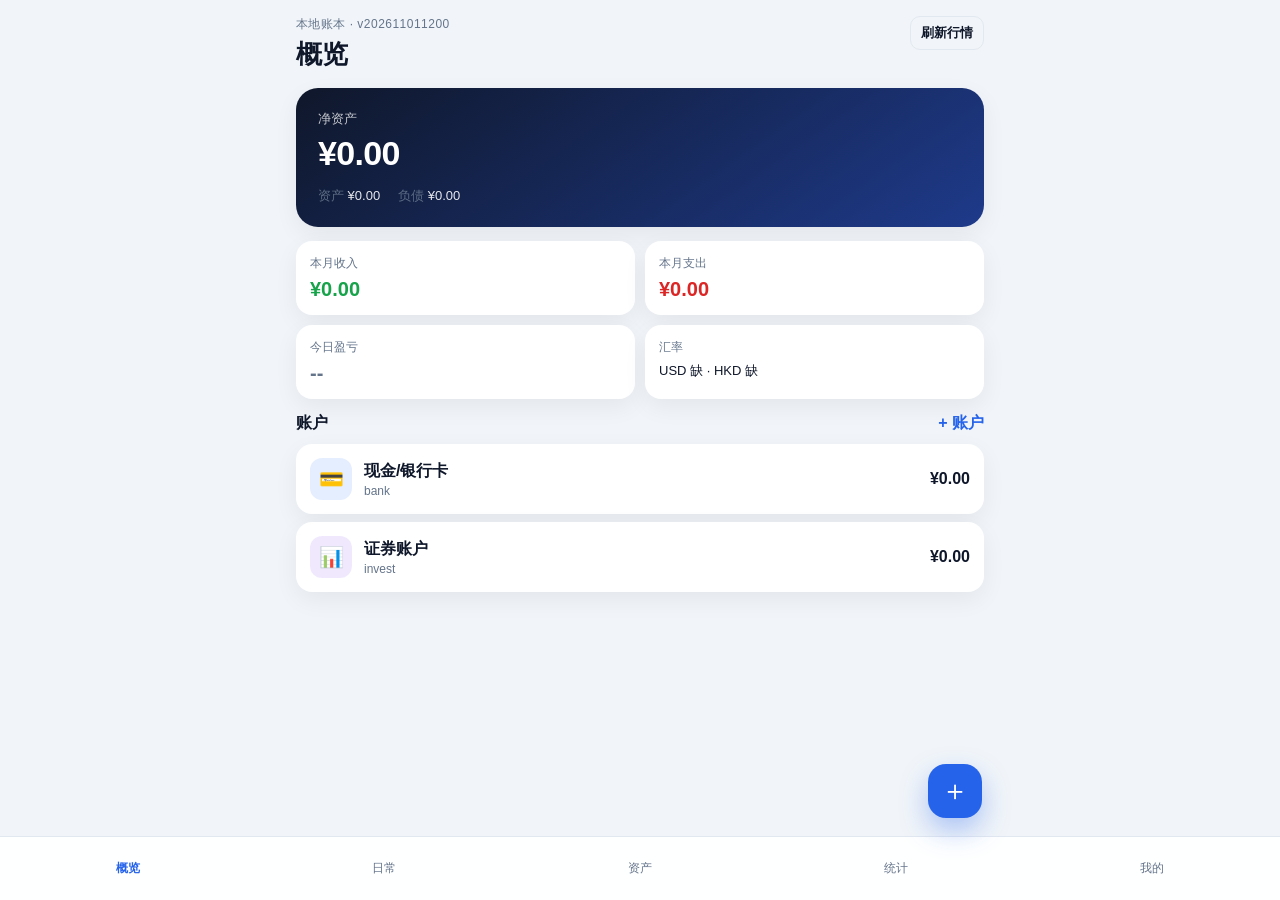
==== index.html @ 456f4a80 "Replace the site with the standalone local ledger. Serve the pure-frontend money ledger (build 20261" ====
<!DOCTYPE html>
<html lang="zh-CN">
<head>
<meta charset="UTF-8">
<meta name="viewport" content="width=device-width, initial-scale=1, maximum-scale=1, viewport-fit=cover">
<meta name="theme-color" content="#0f172a">
<meta name="description" content="本地纯前端生活记账本：日常收支与 A/港/美股持仓">
<title>生活记账本 · 本地独立版</title>
<link rel="stylesheet" href="styles.css?v=202611011200">
</head>
<body>
<div id="boot" class="boot">
  <div class="boot__logo">账</div>
  <div class="boot__spinner"></div>
  <p class="boot__text">正在加载…</p>
</div>

<div id="app" class="app hidden">
  <main id="page" class="page"></main>
  <button type="button" id="fab-add" class="fab" aria-label="记一笔">＋</button>
  <nav class="tabbar" aria-label="主导航">
    <button type="button" class="tabbar__btn is-active" data-tab="overview"><span>概览</span></button>
    <button type="button" class="tabbar__btn" data-tab="daily"><span>日常</span></button>
    <button type="button" class="tabbar__btn" data-tab="assets"><span>资产</span></button>
    <button type="button" class="tabbar__btn" data-tab="stats"><span>统计</span></button>
    <button type="button" class="tabbar__btn" data-tab="me"><span>我的</span></button>
  </nav>
</div>

<script type="module" src="js/app.js?v=202611011200"></script>
</body>
</html>
---- styles.css ----
/* 生活记账本 · 独立本地版 */
:root {
  --bg: #f1f5f9;
  --card: #ffffff;
  --text: #0f172a;
  --muted: #64748b;
  --line: #e2e8f0;
  --primary: #2563eb;
  --danger: #dc2626;
  --pos: #16a34a;
  --neg: #dc2626;
  --radius: 16px;
  --shadow: 0 8px 24px rgba(15, 23, 42, .06);
  --safe-b: env(safe-area-inset-bottom, 0px);
  --tab-h: 64px;
  font-family: -apple-system, BlinkMacSystemFont, "Segoe UI", "PingFang SC", "Hiragino Sans GB", "Microsoft YaHei", sans-serif;
}
* { box-sizing: border-box; }
html, body { margin: 0; padding: 0; background: var(--bg); color: var(--text); }
button, input, select { font: inherit; }
.hidden { display: none !important; }
.muted { color: var(--muted); }
.sm { font-size: 13px; }
.pos { color: var(--pos); }
.neg { color: var(--neg); }
.hint { color: var(--muted); font-size: 12px; line-height: 1.5; margin-top: 10px; }
.empty { color: var(--muted); text-align: center; padding: 28px 12px; }

.boot {
  position: fixed; inset: 0; display: flex; flex-direction: column;
  align-items: center; justify-content: center; gap: 12px; background: var(--bg); z-index: 100;
}
.boot__logo {
  width: 64px; height: 64px; border-radius: 18px; background: linear-gradient(135deg, #2563eb, #7c3aed);
  color: #fff; display: grid; place-items: center; font-size: 28px; font-weight: 700;
}
.boot__spinner {
  width: 28px; height: 28px; border: 3px solid #cbd5e1; border-top-color: var(--primary);
  border-radius: 50%; animation: spin .8s linear infinite;
}
@keyframes spin { to { transform: rotate(360deg); } }
.boot__text { color: var(--muted); margin: 0; }

.app { min-height: 100dvh; padding-bottom: calc(var(--tab-h) + var(--safe-b) + 16px); }
.page { max-width: 720px; margin: 0 auto; padding: 16px 16px 32px; }

.page-head {
  display: flex; align-items: flex-start; justify-content: space-between; gap: 12px; margin-bottom: 16px;
}
.page-head h1 { margin: 4px 0 0; font-size: 26px; display: flex; align-items: center; gap: 8px; }
.eyebrow { color: var(--muted); font-size: 12px; letter-spacing: .04em; }
.row-actions { display: flex; gap: 8px; }

.hero {
  background: linear-gradient(145deg, #0f172a, #1e3a8a); color: #fff;
  border-radius: 22px; padding: 22px; box-shadow: var(--shadow); margin-bottom: 14px;
}
.hero__label { opacity: .75; font-size: 13px; }
.hero__value { font-size: 34px; font-weight: 700; margin: 6px 0 14px; letter-spacing: -.02em; }
.hero__row { display: flex; gap: 18px; font-size: 13px; opacity: .9; }

.grid-2 { display: grid; grid-template-columns: 1fr 1fr; gap: 10px; margin-bottom: 14px; }
.stat {
  background: var(--card); border-radius: var(--radius); padding: 14px; box-shadow: var(--shadow);
}
.stat__label { color: var(--muted); font-size: 12px; margin-bottom: 6px; }
.stat__value { font-size: 20px; font-weight: 650; }
.stat__value.sm { font-size: 13px; font-weight: 500; }

.block { margin-top: 8px; margin-bottom: 18px; }
.block__head {
  display: flex; align-items: center; justify-content: space-between; margin-bottom: 10px;
}
.block__head h2 { margin: 0; font-size: 16px; }
.stack { display: flex; flex-direction: column; gap: 8px; }

.card, .row, .holding {
  background: var(--card); border-radius: var(--radius); padding: 14px; box-shadow: var(--shadow);
  border: 0; width: 100%; text-align: left; color: inherit;
}
.card--tap { display: flex; align-items: center; gap: 12px; cursor: pointer; }
.card__icon {
  width: 42px; height: 42px; border-radius: 12px; display: grid; place-items: center; font-size: 20px;
}
.card__body { flex: 1; min-width: 0; }
.card__title { font-weight: 600; }
.card__sub { color: var(--muted); font-size: 12px; margin-top: 2px; }
.card__value { font-weight: 650; }

.row { display: flex; align-items: center; justify-content: space-between; gap: 10px; cursor: pointer; }
.row__title { font-weight: 600; }
.row__sub { color: var(--muted); font-size: 12px; margin-top: 2px; }
.day-head { color: var(--muted); font-size: 12px; padding: 8px 4px 2px; }

.holding__top { display: flex; justify-content: space-between; gap: 10px; }
.holding__name { font-weight: 650; }
.holding__code { color: var(--muted); font-size: 12px; margin-top: 2px; }
.holding__px { text-align: right; font-weight: 650; }
.holding__px small { display: block; font-weight: 500; }
.holding__meta { display: flex; flex-wrap: wrap; gap: 10px; margin-top: 10px; font-size: 12px; color: var(--muted); }
.holding__actions { display: flex; gap: 8px; margin-top: 12px; }

.bar { margin-bottom: 10px; }
.bar__label { display: flex; justify-content: space-between; font-size: 13px; margin-bottom: 6px; }
.bar__track { height: 8px; background: #e2e8f0; border-radius: 999px; overflow: hidden; }
.bar__fill { height: 100%; background: linear-gradient(90deg, #2563eb, #7c3aed); }

.chips { display: flex; flex-wrap: wrap; gap: 8px; }
.chip {
  border: 1px solid var(--line); background: #fff; border-radius: 999px;
  padding: 8px 12px; cursor: pointer;
}

.btn {
  border: 0; border-radius: 12px; padding: 10px 14px; background: #e2e8f0; color: var(--text);
  cursor: pointer; font-weight: 600;
}
.btn--primary { background: var(--primary); color: #fff; }
.btn--ghost { background: transparent; border: 1px solid var(--line); }
.btn--danger { background: #fee2e2; color: var(--danger); }
.btn--block { width: 100%; display: block; margin-top: 8px; }
.btn--sm { padding: 7px 10px; font-size: 13px; border-radius: 10px; }
.link { background: none; border: 0; color: var(--primary); cursor: pointer; font-weight: 600; padding: 0; }
.icon-btn {
  width: 32px; height: 32px; border-radius: 10px; border: 1px solid var(--line);
  background: #fff; cursor: pointer;
}

.tabbar {
  position: fixed; left: 0; right: 0; bottom: 0; height: calc(var(--tab-h) + var(--safe-b));
  padding-bottom: var(--safe-b); background: rgba(255,255,255,.92); backdrop-filter: blur(12px);
  border-top: 1px solid var(--line); display: grid; grid-template-columns: repeat(5, 1fr);
  z-index: 40;
}
.tabbar__btn {
  border: 0; background: transparent; color: var(--muted); font-size: 12px; cursor: pointer;
}
.tabbar__btn.is-active { color: var(--primary); font-weight: 700; }

.fab {
  position: fixed; right: 18px; bottom: calc(var(--tab-h) + var(--safe-b) + 18px);
  width: 54px; height: 54px; border-radius: 18px; border: 0; background: var(--primary);
  color: #fff; font-size: 28px; box-shadow: 0 12px 28px rgba(37,99,235,.35); cursor: pointer; z-index: 45;
}

.toast-host {
  position: fixed; top: 16px; left: 50%; transform: translateX(-50%); z-index: 200;
  display: flex; flex-direction: column; gap: 8px; pointer-events: none; width: min(92vw, 360px);
}
.toast {
  background: #0f172a; color: #fff; padding: 10px 14px; border-radius: 12px; opacity: 0;
  transform: translateY(-8px); transition: .22s ease; text-align: center; font-size: 14px;
}
.toast--show { opacity: 1; transform: none; }
.toast--ok { background: #166534; }
.toast--err { background: #991b1b; }

.modal-mask, .sheet-mask {
  position: fixed; inset: 0; background: rgba(15,23,42,.45); z-index: 120;
  display: flex; align-items: flex-end; justify-content: center;
}
.modal-mask { align-items: center; }
.modal {
  background: #fff; border-radius: 18px; padding: 18px; width: min(92vw, 360px); box-shadow: var(--shadow);
}
.modal__msg { margin: 0 0 16px; line-height: 1.5; }
.modal__actions { display: flex; justify-content: flex-end; gap: 8px; }

.sheet-mask { opacity: 0; transition: .2s ease; }
.sheet-mask--in { opacity: 1; }
.sheet-mask--out { opacity: 0; }
.sheet {
  background: #fff; width: min(100vw, 560px); max-height: min(92dvh, 820px);
  border-radius: 22px 22px 0 0; padding: 8px 16px 24px; overflow: auto;
  transform: translateY(24px); transition: .2s ease;
}
.sheet-mask--in .sheet { transform: none; }
.sheet__grab { width: 42px; height: 4px; border-radius: 999px; background: #cbd5e1; margin: 6px auto 10px; }
.sheet__head { display: flex; align-items: center; justify-content: space-between; margin-bottom: 8px; }
.sheet__title { margin: 0; font-size: 18px; }
.sheet__close { border: 0; background: #f1f5f9; width: 34px; height: 34px; border-radius: 999px; cursor: pointer; font-size: 20px; }

.form { display: flex; flex-direction: column; gap: 12px; }
.field { display: flex; flex-direction: column; gap: 6px; font-size: 13px; color: var(--muted); }
.field__row { display: flex; gap: 8px; }
.input {
  width: 100%; border: 1px solid var(--line); border-radius: 12px; padding: 11px 12px;
  background: #fff; color: var(--text);
}
.seg { display: grid; grid-template-columns: repeat(3, 1fr); gap: 6px; background: #f1f5f9; padding: 4px; border-radius: 12px; }
.seg__btn { border: 0; background: transparent; border-radius: 10px; padding: 9px; cursor: pointer; }
.seg__btn.is-active { background: #fff; box-shadow: var(--shadow); font-weight: 700; }
.check { display: flex; align-items: center; gap: 8px; font-size: 14px; color: var(--text); }

@media (min-width: 860px) {
  .fab { right: calc(50% - 360px + 18px); }
}
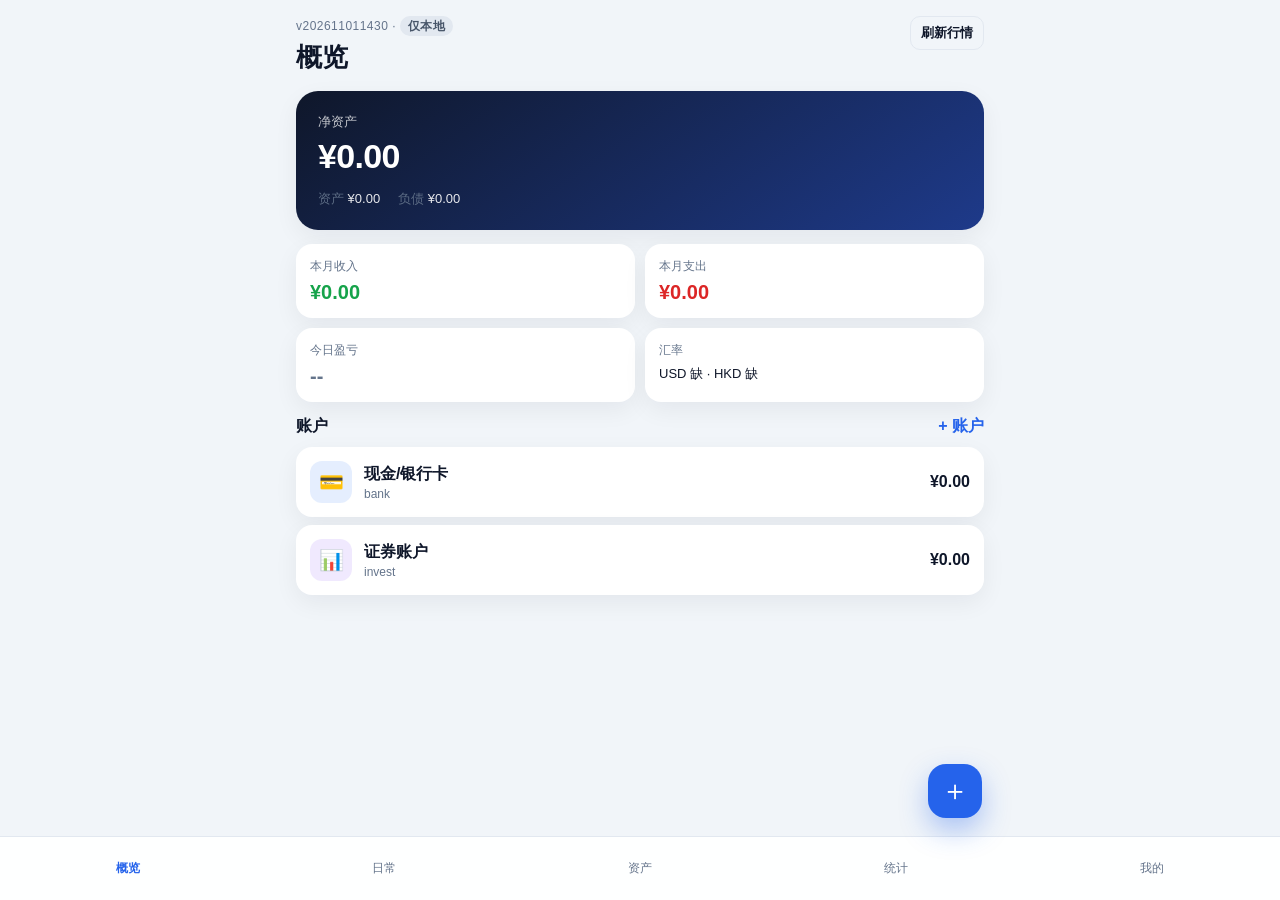
==== commit 5dad468d: "Add GitHub Gist sync while keeping the localStorage cache. A gist-scoped personal access token logs " ====
--- a/index.html
+++ b/index.html
@@ -4,9 +4,9 @@
 <meta charset="UTF-8">
 <meta name="viewport" content="width=device-width, initial-scale=1, maximum-scale=1, viewport-fit=cover">
 <meta name="theme-color" content="#0f172a">
-<meta name="description" content="本地纯前端生活记账本：日常收支与 A/港/美股持仓">
-<title>生活记账本 · 本地独立版</title>
-<link rel="stylesheet" href="styles.css?v=202611011200">
+<meta name="description" content="生活记账本：日常收支与持仓，可选用 GitHub Gist 在多设备间同步">
+<title>生活记账本</title>
+<link rel="stylesheet" href="styles.css?v=202611011430">
 </head>
 <body>
 <div id="boot" class="boot">
@@ -27,6 +27,6 @@
   </nav>
 </div>
 
-<script type="module" src="js/app.js?v=202611011200"></script>
+<script type="module" src="js/app.js?v=202611011430"></script>
 </body>
 </html>
--- a/styles.css
+++ b/styles.css
@@ -1,4 +1,4 @@
-/* 生活记账本 · 独立本地版 */
+/* 生活记账本 · 本地缓存 + 可选 GitHub Gist 同步 */
 :root {
   --bg: #f1f5f9;
   --card: #ffffff;
@@ -24,6 +24,7 @@
 .pos { color: var(--pos); }
 .neg { color: var(--neg); }
 .hint { color: var(--muted); font-size: 12px; line-height: 1.5; margin-top: 10px; }
+.hint.neg { color: var(--neg); }
 .empty { color: var(--muted); text-align: center; padding: 28px 12px; }
 
 .boot {
@@ -121,6 +122,17 @@
 .btn--block { width: 100%; display: block; margin-top: 8px; }
 .btn--sm { padding: 7px 10px; font-size: 13px; border-radius: 10px; }
 .link { background: none; border: 0; color: var(--primary); cursor: pointer; font-weight: 600; padding: 0; }
+a.link { text-decoration: none; font-size: 13px; }
+.btn:disabled { opacity: .55; cursor: default; }
+.sync-pill {
+  display: inline-flex; align-items: center; font-size: 12px; font-weight: 700;
+  line-height: 1; padding: 4px 8px; border-radius: 999px; white-space: nowrap;
+}
+.sync-pill--synced { background: #dcfce7; color: #166534; }
+.sync-pill--syncing { background: #dbeafe; color: #1d4ed8; }
+.sync-pill--offline,
+.sync-pill--local { background: #e2e8f0; color: #475569; }
+.sync-pill--error { background: #fee2e2; color: #991b1b; }
 .icon-btn {
   width: 32px; height: 32px; border-radius: 10px; border: 1px solid var(--line);
   background: #fff; cursor: pointer;
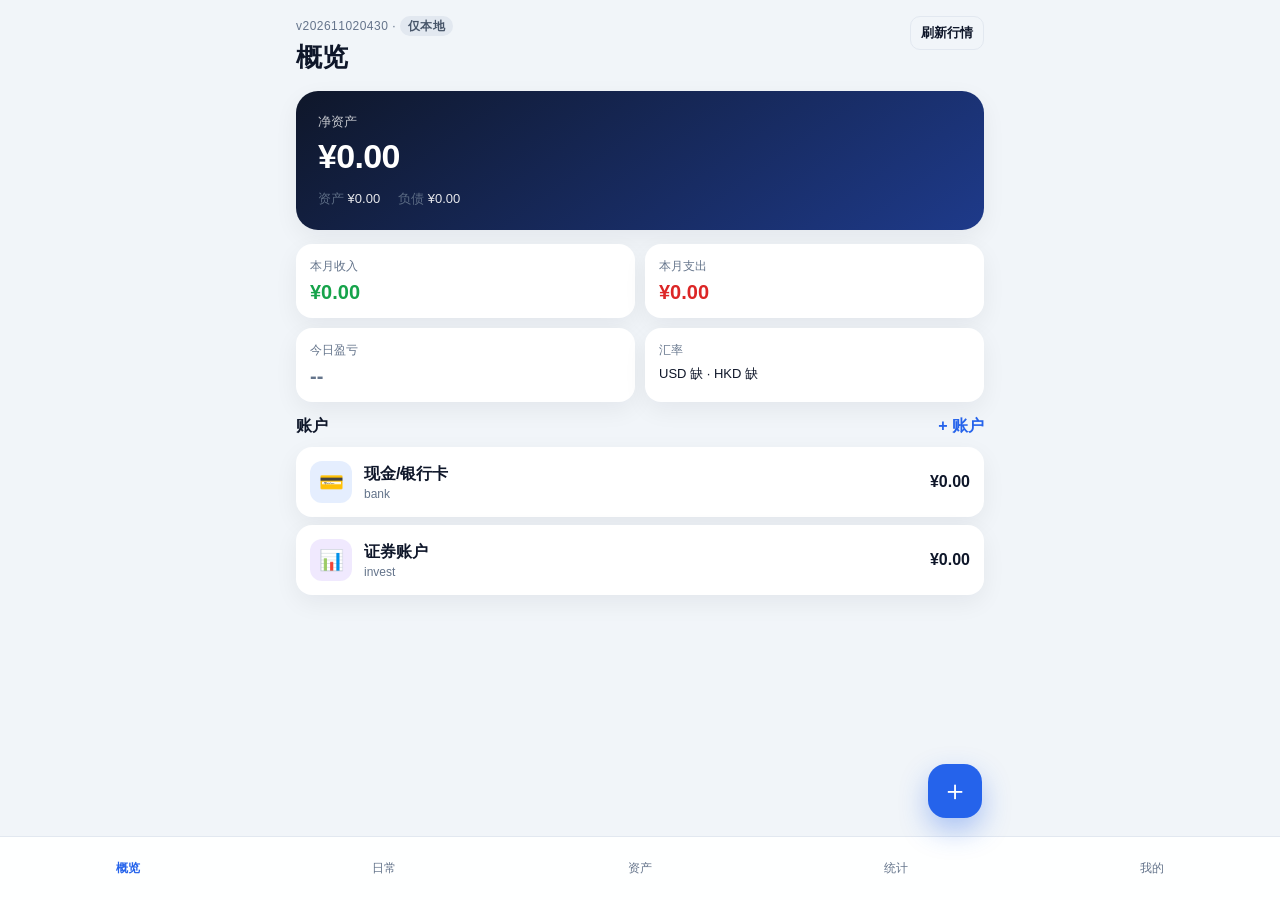
==== commit e9b28808: "Add username/password cloud sync for private browsing. Accounts live on a Cloudflare Worker and D1 s" ====
--- a/index.html
+++ b/index.html
@@ -4,9 +4,9 @@
 <meta charset="UTF-8">
 <meta name="viewport" content="width=device-width, initial-scale=1, maximum-scale=1, viewport-fit=cover">
 <meta name="theme-color" content="#0f172a">
-<meta name="description" content="生活记账本：日常收支与持仓，可选用 GitHub Gist 在多设备间同步">
+<meta name="description" content="生活记账本：日常收支与持仓。用用户名和密码在无痕窗口恢复同一本云端账">
 <title>生活记账本</title>
-<link rel="stylesheet" href="styles.css?v=202611011430">
+<link rel="stylesheet" href="styles.css?v=202611020430">
 </head>
 <body>
 <div id="boot" class="boot">
@@ -27,6 +27,6 @@
   </nav>
 </div>
 
-<script type="module" src="js/app.js?v=202611011430"></script>
+<script type="module" src="js/app.js?v=202611020430"></script>
 </body>
 </html>
--- a/styles.css
+++ b/styles.css
@@ -1,4 +1,4 @@
-/* 生活记账本 · 本地缓存 + 可选 GitHub Gist 同步 */
+/* 生活记账本 · 本地缓存 + 云账号同步，Gist 可选 */
 :root {
   --bg: #f1f5f9;
   --card: #ffffff;
@@ -69,6 +69,16 @@
 .stat__value.sm { font-size: 13px; font-weight: 500; }
 
 .block { margin-top: 8px; margin-bottom: 18px; }
+.block--card {
+  background: var(--card); border-radius: var(--radius); padding: 14px; box-shadow: var(--shadow);
+}
+.account-name { margin: 4px 0 8px; font-size: 18px; font-weight: 700; }
+.hint--warn { color: #9a3412; }
+.details { margin: 0 0 14px; }
+.details summary { cursor: pointer; font-weight: 700; }
+.details .form { margin-top: 10px; }
+.seg--2 { grid-template-columns: 1fr 1fr; }
+code { font-size: 12px; }
 .block__head {
   display: flex; align-items: center; justify-content: space-between; margin-bottom: 10px;
 }
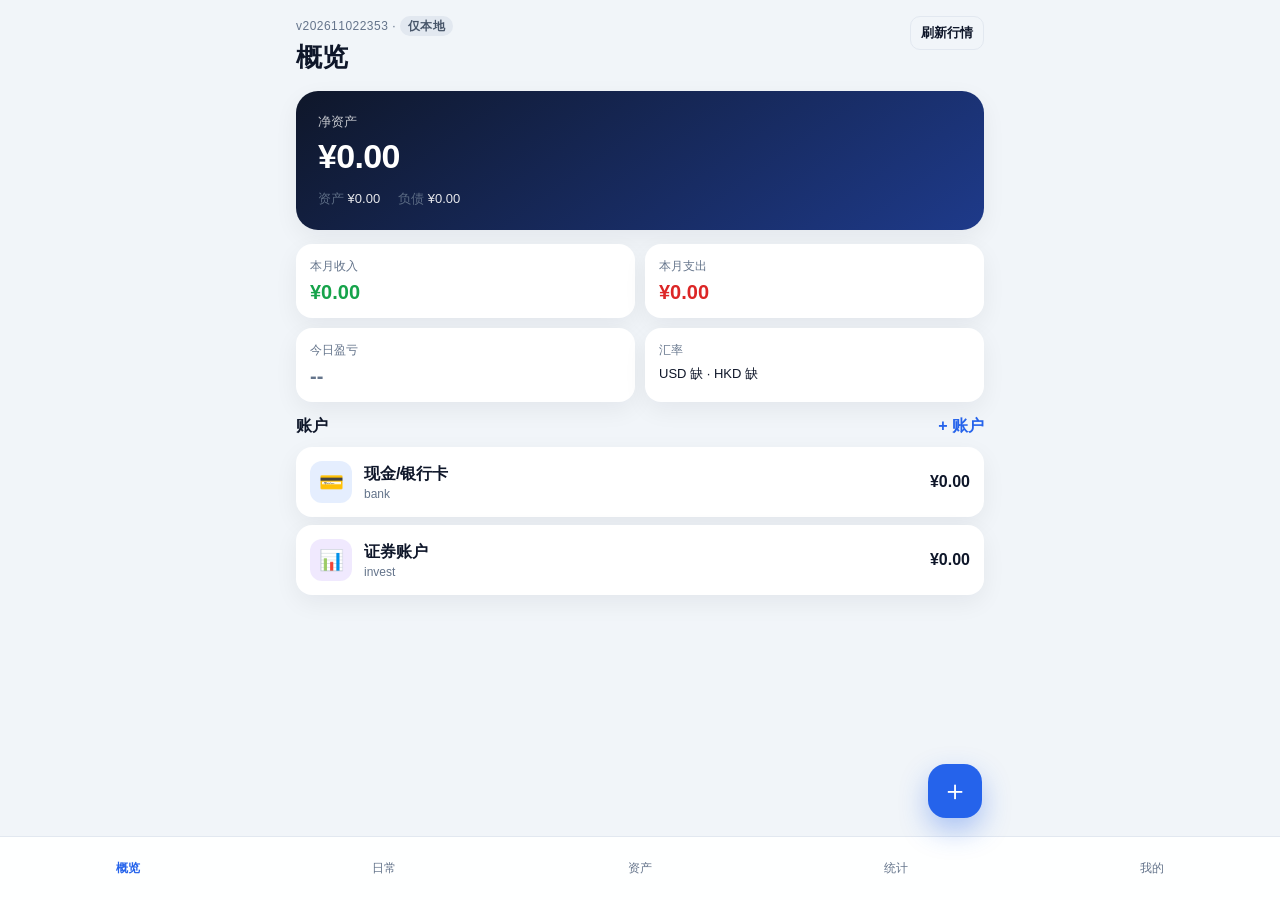
==== commit 3ebf9a76: "Point the ledger at the live Cloudflare Worker. Set the default API base and the existing D1 id, and" ====
--- a/index.html
+++ b/index.html
@@ -6,7 +6,7 @@
 <meta name="theme-color" content="#0f172a">
 <meta name="description" content="生活记账本：日常收支与持仓。用用户名和密码在无痕窗口恢复同一本云端账">
 <title>生活记账本</title>
-<link rel="stylesheet" href="styles.css?v=202611020430">
+<link rel="stylesheet" href="styles.css?v=202611022353">
 </head>
 <body>
 <div id="boot" class="boot">
@@ -27,6 +27,6 @@
   </nav>
 </div>
 
-<script type="module" src="js/app.js?v=202611020430"></script>
+<script type="module" src="js/app.js?v=202611022353"></script>
 </body>
 </html>
